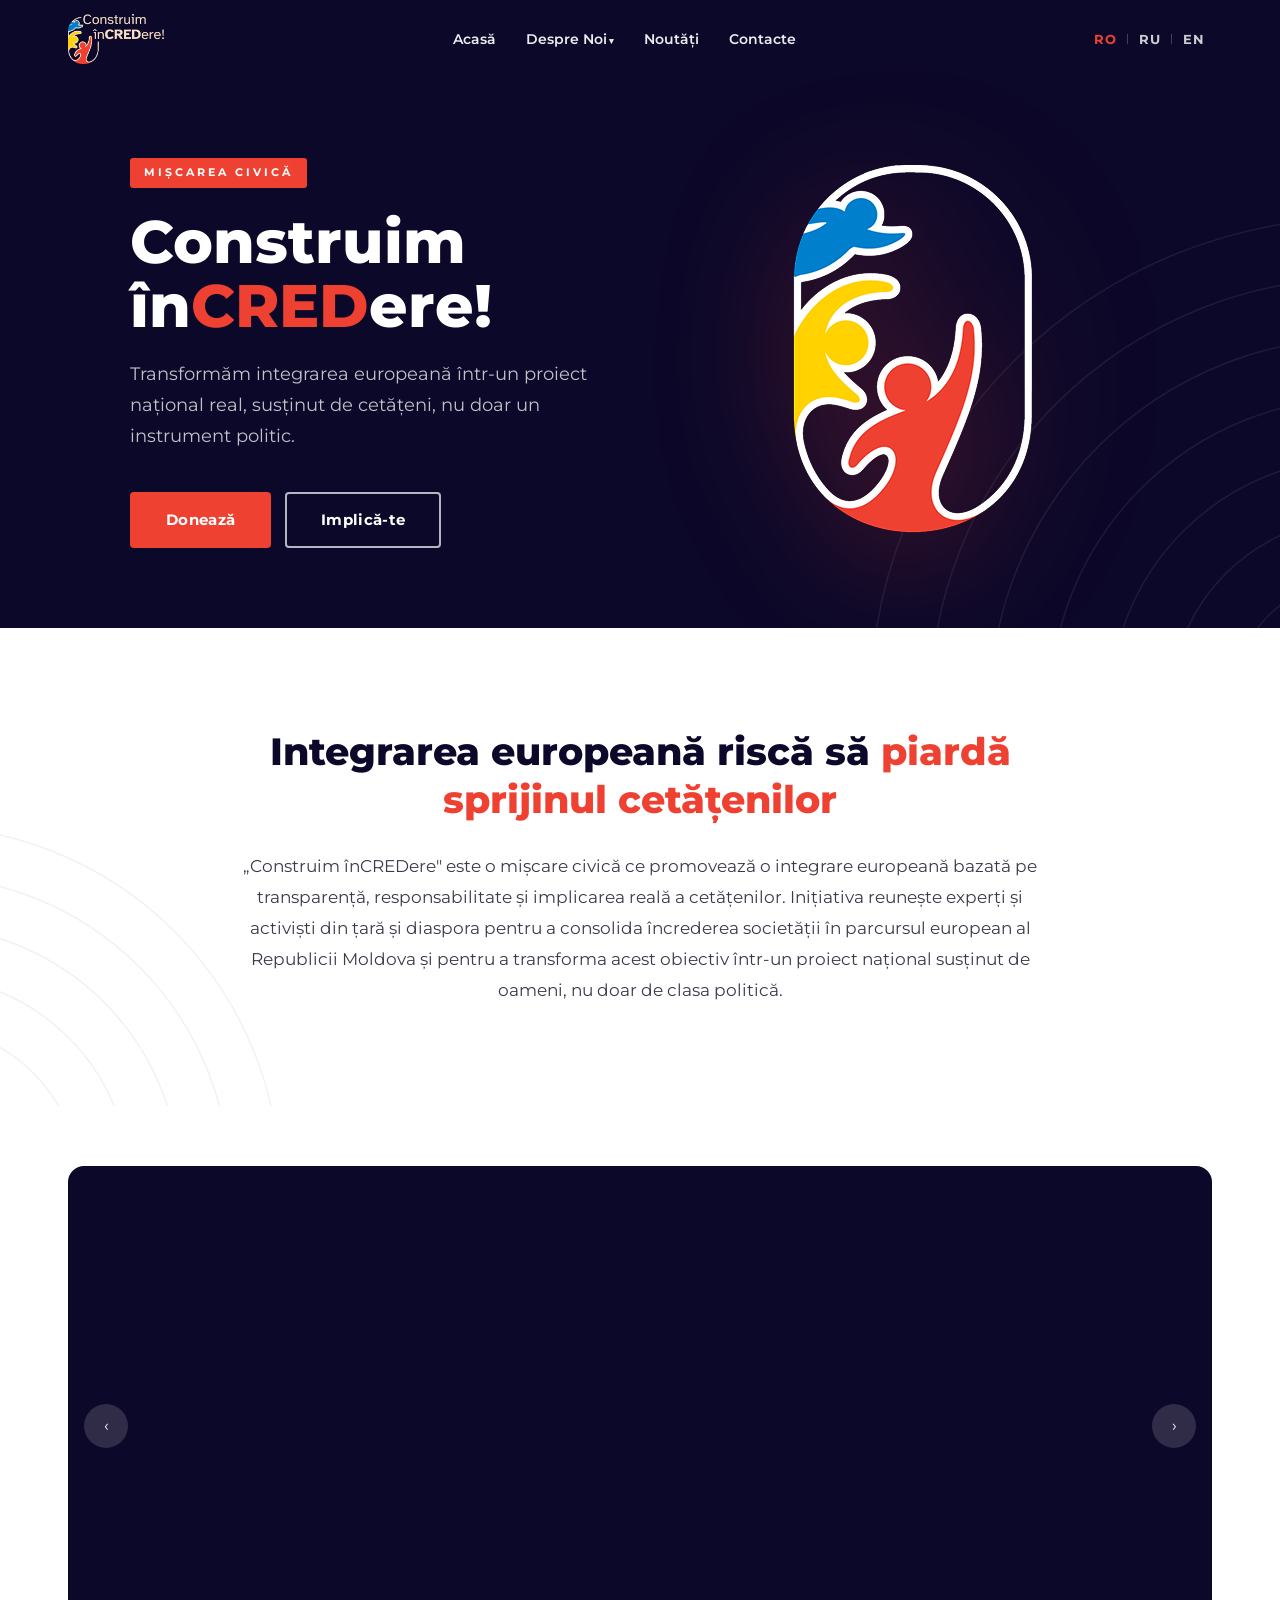
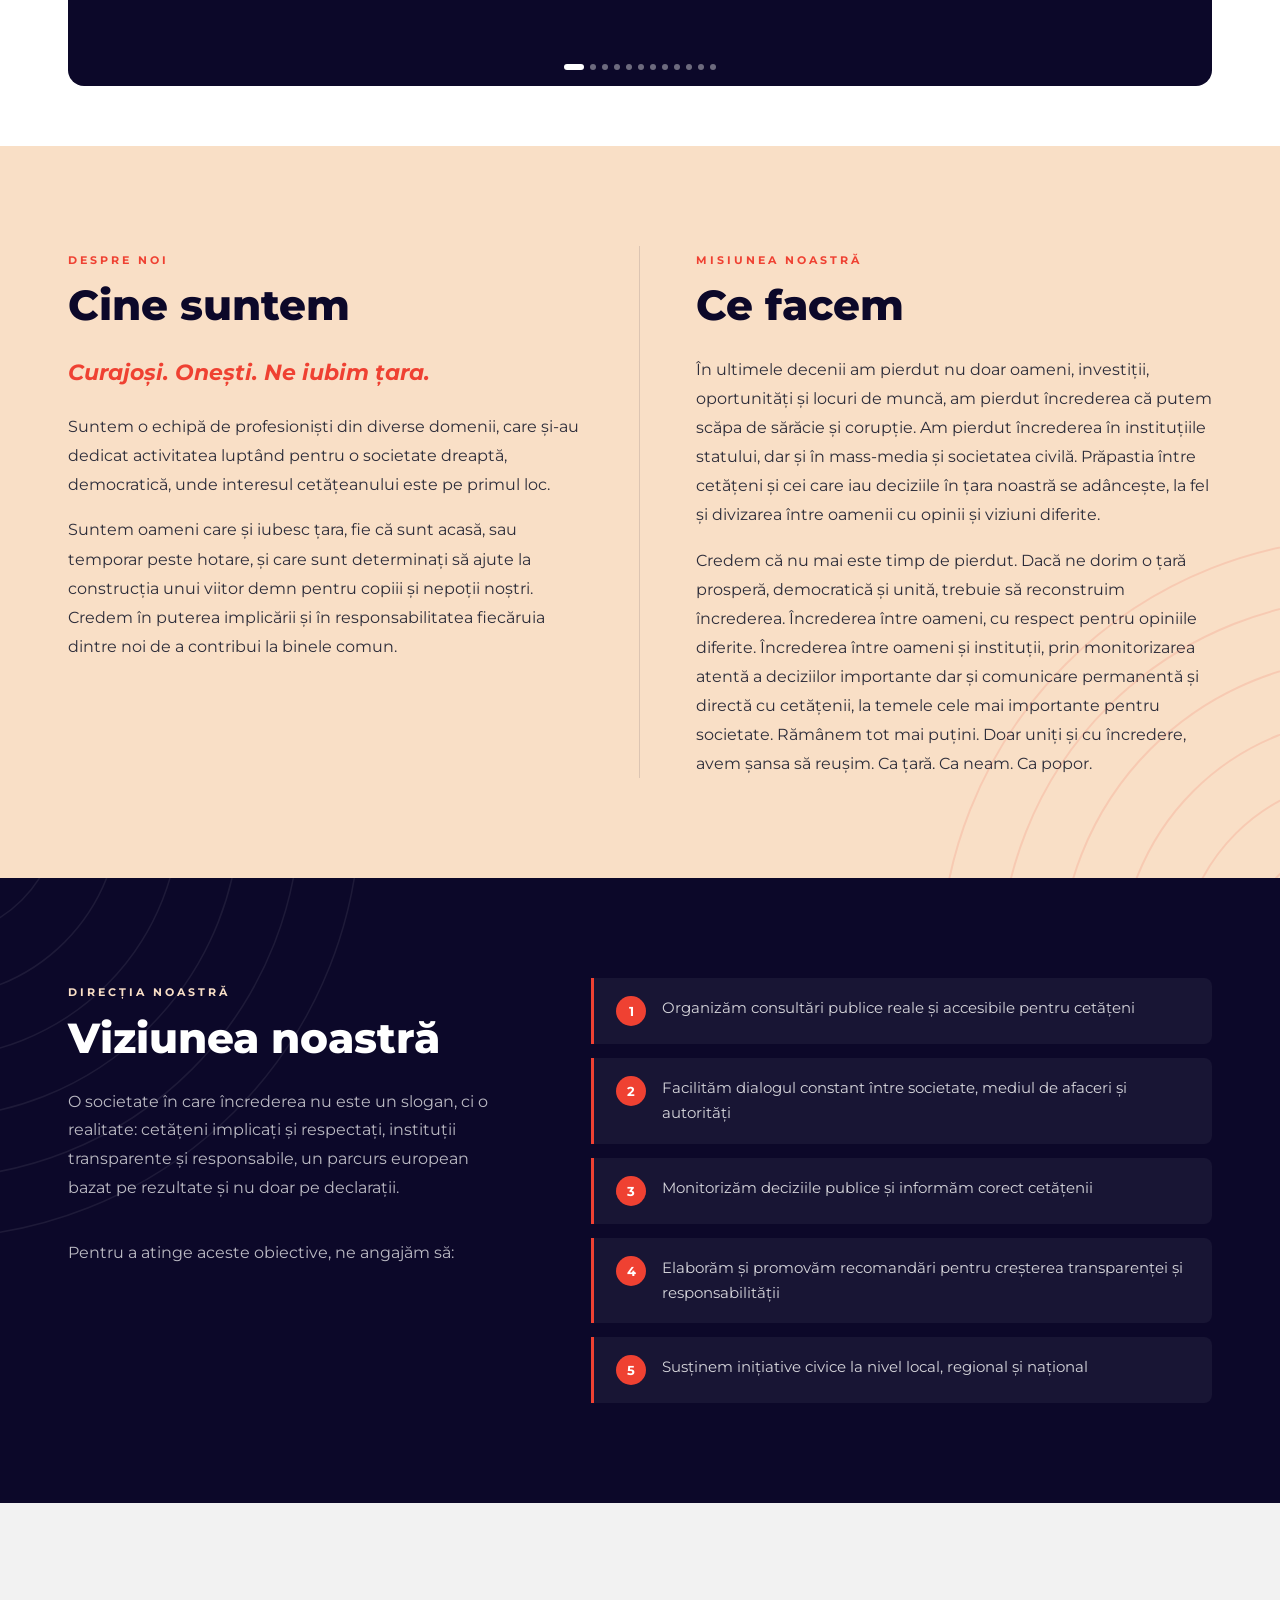
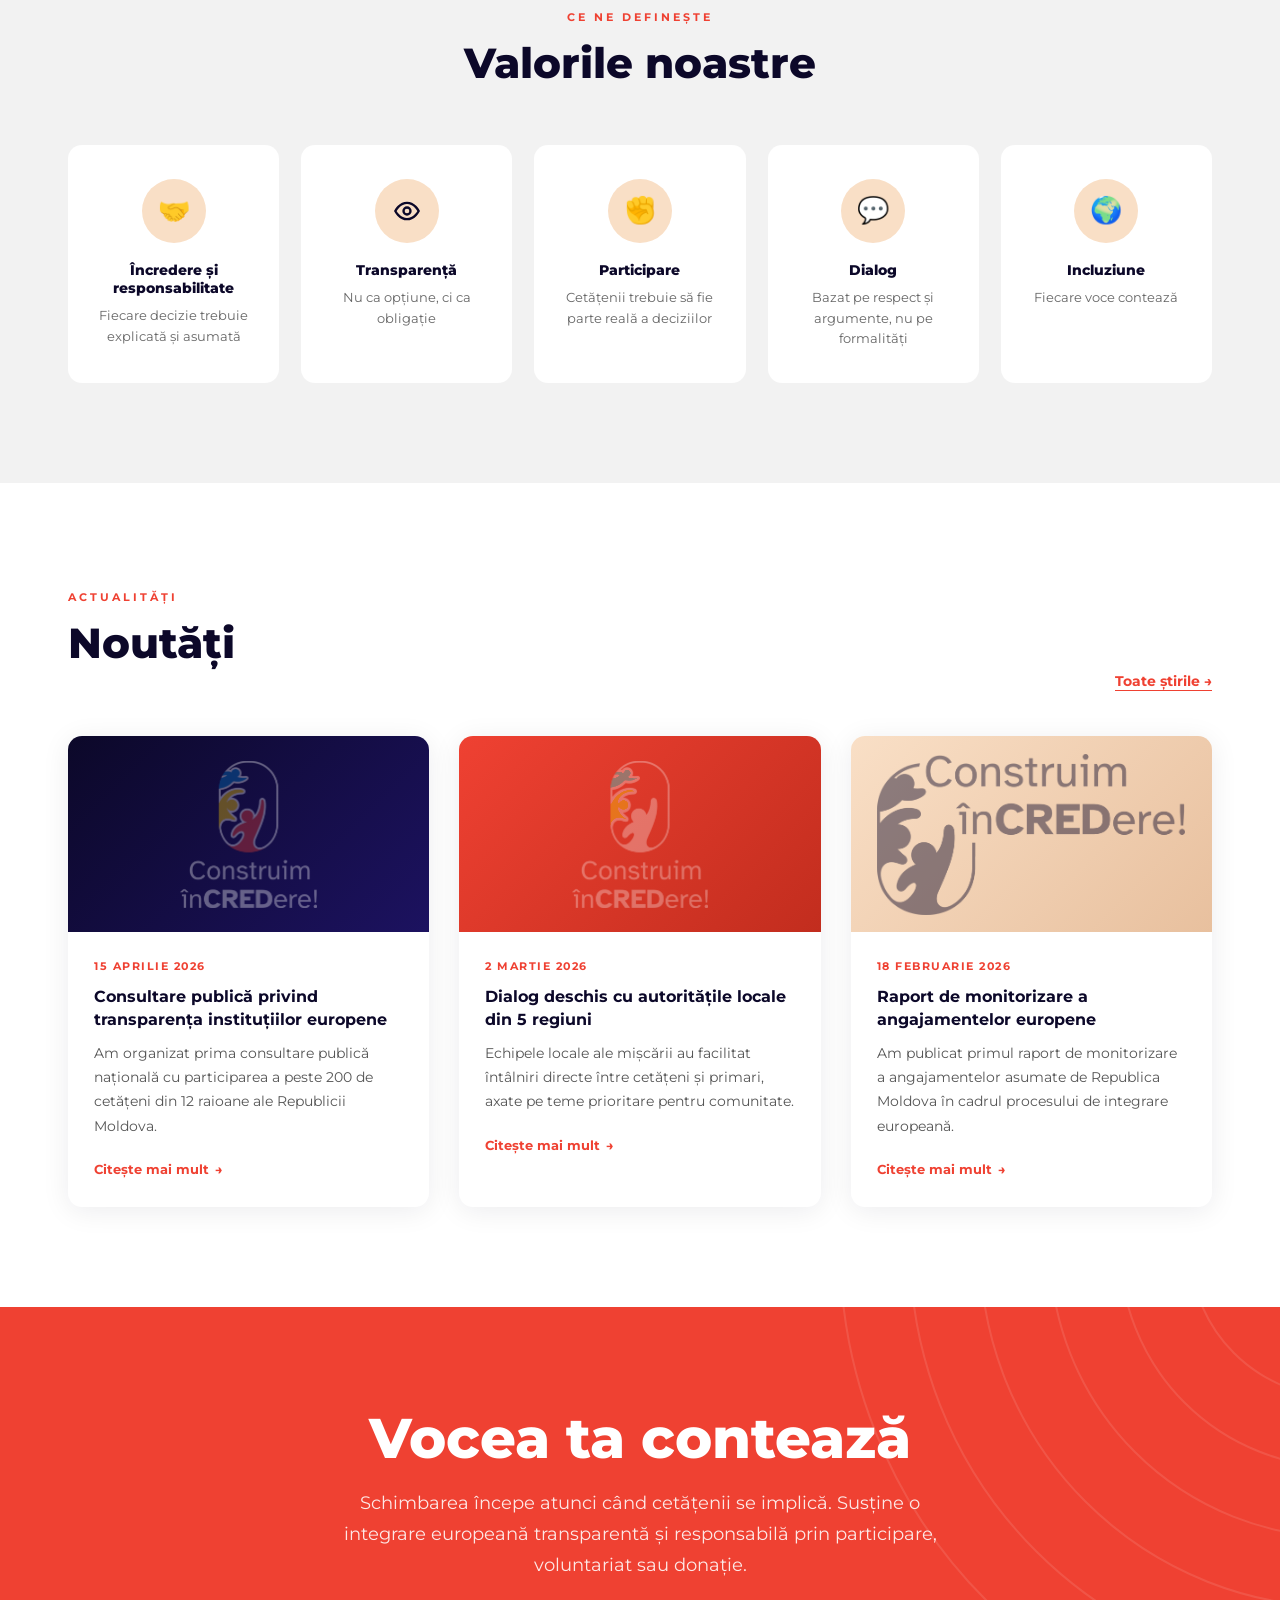
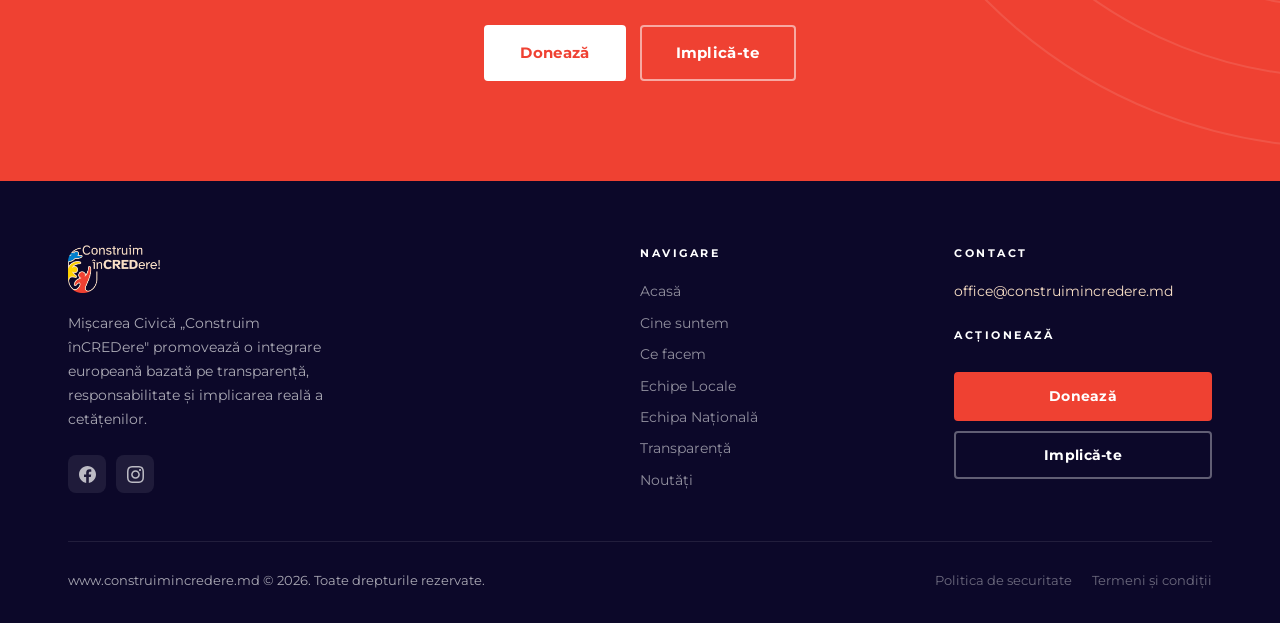
==== index.html @ 95726f93 "Home page" ====
<!DOCTYPE html>
<html lang="ro">
<head>
<meta charset="UTF-8">
<meta name="viewport" content="width=device-width, initial-scale=1.0">
<meta name="description" content="Mișcarea Civică Construim înCREDere – Transformăm integrarea europeană într-un proiect național real, susținut de cetățeni.">
<title>Construim înCREDere – Mișcarea Civică</title>
<link rel="preconnect" href="https://fonts.googleapis.com">
<link rel="preconnect" href="https://fonts.gstatic.com" crossorigin>
<link href="https://fonts.googleapis.com/css2?family=Montserrat:ital,wght@0,300;0,400;0,500;0,600;0,700;0,800;1,400&display=swap" rel="stylesheet">
<link rel="stylesheet" href="https://cdnjs.cloudflare.com/ajax/libs/OwlCarousel2/2.3.4/assets/owl.carousel.min.css">
<link rel="stylesheet" href="css/style.css">
<script src="https://code.jquery.com/jquery-3.7.1.min.js"></script>
<script src="https://cdnjs.cloudflare.com/ajax/libs/OwlCarousel2/2.3.4/owl.carousel.min.js"></script>
</head>
<body>

<!-- ================================================================
     HEADER
     ================================================================ -->
<header id="site-header">
  <div class="container">
    <div class="header-inner">

      <a href="#" class="site-logo" aria-label="Construim înCREDere – Acasă">
        <!-- dark logo for white header -->
        <img class="logo-dark"
             src="img/Asset 1@2x.png"
             alt="Construim înCREDere">
        <!-- light logo for dark/transparent header -->
        <img class="logo-light"
             src="img/Asset 3@2x.png"
             alt="Construim înCREDere">
      </a>

      <nav class="main-nav" aria-label="Navigare principală">
        <ul class="nav-list">
          <li class="nav-item">
            <a href="#" class="nav-link">Acasă</a>
          </li>
          <li class="nav-item has-sub">
            <a href="#" class="nav-link">Despre Noi</a>
            <ul class="sub-menu">
              <li><a href="#cine-suntem">Cine suntem</a></li>
              <li><a href="#ce-facem">Ce facem</a></li>
              <li><a href="#">Echipe Locale</a></li>
              <li><a href="#">Echipa Națională</a></li>
              <li><a href="#">Transparență</a></li>
            </ul>
          </li>
          <li class="nav-item">
            <a href="#noutati" class="nav-link">Noutăți</a>
          </li>
          <li class="nav-item">
            <a href="#site-footer" class="nav-link">Contacte</a>
          </li>
        </ul>
      </nav>

      <div class="lang-sw" role="group" aria-label="Selectare limbă">
        <button class="lang-btn active" data-lang="ro">RO</button>
        <span class="lang-sep" aria-hidden="true">|</span>
        <button class="lang-btn" data-lang="ru">RU</button>
        <span class="lang-sep" aria-hidden="true">|</span>
        <button class="lang-btn" data-lang="en">EN</button>
      </div>

      <button class="burger" id="burgerBtn" aria-label="Deschide meniu" aria-expanded="false">
        <span></span>
        <span></span>
        <span></span>
      </button>

    </div>
  </div>
</header>

<!-- Mobile nav -->
<nav class="mobile-nav" id="mobileNav" aria-label="Meniu mobil">
  <button class="mobile-close" id="mobileClose" aria-label="Închide meniu">&times;</button>
  <a href="#">Acasă</a>
  <a href="#cine-suntem">Cine suntem</a>
  <a href="#ce-facem">Ce facem</a>
  <a href="#">Echipe Locale</a>
  <a href="#">Echipa Națională</a>
  <a href="#">Transparență</a>
  <a href="#noutati">Noutăți</a>
  <a href="#site-footer">Contacte</a>
  <div class="m-lang" role="group" aria-label="Selectare limbă">
    <button class="active" data-lang="ro">RO</button>
    <button data-lang="ru">RU</button>
    <button data-lang="en">EN</button>
  </div>
  <div class="m-cta">
    <a href="#" class="btn btn-red">Donează</a>
    <a href="#" class="btn btn-outline">Implică-te</a>
  </div>
</nav>


<!-- ================================================================
     HERO
     ================================================================ -->
<section id="hero" aria-labelledby="hero-title">

  <!-- Decorative arcs SVG -->
  <svg class="hero-deco" viewBox="0 0 560 560" fill="none" aria-hidden="true">
    <circle cx="560" cy="560" r="70"  stroke="white" stroke-width="1.5"/>
    <circle cx="560" cy="560" r="130" stroke="white" stroke-width="1.5"/>
    <circle cx="560" cy="560" r="190" stroke="white" stroke-width="1.5"/>
    <circle cx="560" cy="560" r="250" stroke="white" stroke-width="1.5"/>
    <circle cx="560" cy="560" r="310" stroke="white" stroke-width="1.5"/>
    <circle cx="560" cy="560" r="370" stroke="white" stroke-width="1.5"/>
    <circle cx="560" cy="560" r="430" stroke="white" stroke-width="1.5"/>
    <circle cx="560" cy="560" r="490" stroke="white" stroke-width="1.5"/>
  </svg>

  <div class="container">
    <div class="hero-inner">
      <div class="hero-text fade-up">
        <span class="hero-tag">Mișcarea Civică</span>
        <h1 class="hero-title" id="hero-title">
          Construim<br>în<em>CRED</em>ere!
        </h1>
        <p class="hero-sub">
          Transformăm integrarea europeană într-un proiect național real,
          susținut de cetățeni, nu doar un instrument politic.
        </p>
        <div class="hero-btns">
          <a href="#" class="btn btn-red">Donează</a>
          <a href="#" class="btn btn-outline">Implică-te</a>
        </div>
      </div>

      <div class="hero-visual fade-up" style="transition-delay:.2s">
        <img src="img/logo-mb.png"
             alt="Logo Construim înCREDere – figuri colorate în oval">
      </div>
    </div>
  </div>
</section>


<!-- ================================================================
     INTRO
     ================================================================ -->
<section id="intro" aria-labelledby="intro-title">

  <svg class="intro-deco" viewBox="0 0 440 440" fill="none" aria-hidden="true">
    <circle cx="0" cy="440" r="60"  stroke="#0C0829" stroke-width="1.5"/>
    <circle cx="0" cy="440" r="110" stroke="#0C0829" stroke-width="1.5"/>
    <circle cx="0" cy="440" r="160" stroke="#0C0829" stroke-width="1.5"/>
    <circle cx="0" cy="440" r="210" stroke="#0C0829" stroke-width="1.5"/>
    <circle cx="0" cy="440" r="260" stroke="#0C0829" stroke-width="1.5"/>
    <circle cx="0" cy="440" r="310" stroke="#0C0829" stroke-width="1.5"/>
    <circle cx="0" cy="440" r="360" stroke="#0C0829" stroke-width="1.5"/>
  </svg>

  <div class="container">
    <div class="intro-inner fade-up">
      <h2 class="intro-title" id="intro-title">
        Integrarea europeană riscă să
        <span class="accent">piardă sprijinul cetățenilor</span>
      </h2>
      <p class="intro-text">
        „Construim înCREDere" este o mișcare civică ce promovează o integrare europeană bazată
        pe transparență, responsabilitate și implicarea reală a cetățenilor. Inițiativa reunește
        experți și activiști din țară și diaspora pentru a consolida încrederea societății în
        parcursul european al Republicii Moldova și pentru a transforma acest obiectiv într-un
        proiect național susținut de oameni, nu doar de clasa politică.
      </p>
    </div>
  </div>
</section>


<!-- ================================================================
     GALLERY / SLIDER
     ================================================================ -->
<section id="gallery" aria-label="Galerie foto">
  <div class="container">
    <div class="slider-wrap">
      <div class="owl-carousel owl-slider">
        <div class="slide-item" style="background-image:url('img/slider/3M0A8048.JPG')"></div>
        <div class="slide-item" style="background-image:url('img/slider/IMG_0023.JPG')"></div>
        <div class="slide-item" style="background-image:url('img/slider/IMG_6204.JPG')"></div>
        <div class="slide-item" style="background-image:url('img/slider/IMG_6329.JPG')"></div>
        <div class="slide-item" style="background-image:url('img/slider/IMG_6687.JPG')"></div>
        <div class="slide-item" style="background-image:url('img/slider/IMG_7032.JPG')"></div>
        <div class="slide-item" style="background-image:url('img/slider/IMG_7246.JPG')"></div>
        <div class="slide-item" style="background-image:url('img/slider/IMG_7759.JPG')"></div>
        <div class="slide-item" style="background-image:url('img/slider/IMG_8371.JPG')"></div>
        <div class="slide-item" style="background-image:url('img/slider/IMG_8949.JPG')"></div>
        <div class="slide-item" style="background-image:url('img/slider/IMG_9188.JPG')"></div>
        <div class="slide-item" style="background-image:url('img/slider/IMG_9609.JPG')"></div>
      </div>
    </div>
  </div>
</section>


<!-- ================================================================
     CINE SUNTEM
     ================================================================ -->
<section id="cine-suntem" aria-labelledby="cine-title">

  <svg class="cs-deco" viewBox="0 0 480 480" fill="none" aria-hidden="true">
    <circle cx="480" cy="480" r="70"  stroke="#EF4132" stroke-width="2"/>
    <circle cx="480" cy="480" r="130" stroke="#EF4132" stroke-width="2"/>
    <circle cx="480" cy="480" r="190" stroke="#EF4132" stroke-width="2"/>
    <circle cx="480" cy="480" r="250" stroke="#EF4132" stroke-width="2"/>
    <circle cx="480" cy="480" r="310" stroke="#EF4132" stroke-width="2"/>
    <circle cx="480" cy="480" r="370" stroke="#EF4132" stroke-width="2"/>
    <circle cx="480" cy="480" r="430" stroke="#EF4132" stroke-width="2"/>
  </svg>

  <div class="container">
    <div class="despre-inner">

      <!-- Coloana stânga: Cine suntem -->
      <div class="despre-col fade-up">
        <span class="tag">Despre noi</span>
        <h2 class="section-title" id="cine-title">Cine suntem</h2>
        <p class="cs-subtitle">Curajoși. Onești. Ne iubim țara.</p>
        <div class="despre-body">
          <p>Suntem o echipă de profesioniști din diverse domenii, care și-au dedicat activitatea luptând pentru o societate dreaptă, democratică, unde interesul cetățeanului este pe primul loc.
          </p>
          <p>Suntem oameni care și iubesc țara, fie că sunt acasă, sau temporar peste hotare, și care sunt determinați să ajute la construcția unui viitor demn pentru copiii și nepoții noștri. Credem în puterea implicării și în responsabilitatea fiecăruia dintre noi de a contribui la binele comun.
          </p>
        </div>
      </div>

      <!-- Coloana dreapta: Ce facem -->
      <div class="despre-col fade-up" style="transition-delay:.18s">
        <span id="ce-facem" style="display:block;height:0;visibility:hidden"></span>
        <span class="tag">Misiunea noastră</span>
        <h2 class="section-title" id="cf-title">Ce facem</h2>
        <div class="despre-body">
          <p>În ultimele decenii am pierdut nu doar oameni, investiții, oportunități și locuri de muncă, am pierdut încrederea că putem scăpa de sărăcie și corupție. Am pierdut încrederea în instituțiile statului, dar și în mass-media și societatea civilă. Prăpastia între cetățeni și cei care iau deciziile în țara noastră se adâncește, la fel și divizarea între oamenii cu opinii și viziuni diferite.</p>
            <p>Credem că nu mai este timp de pierdut. Dacă ne dorim o țară prosperă, democratică și unită, trebuie să reconstruim încrederea. Încrederea între oameni, cu respect pentru opiniile diferite. Încrederea între oameni și instituții, prin monitorizarea atentă a deciziilor importante dar și comunicare permanentă și directă cu cetățenii, la temele cele mai importante pentru societate. Rămânem tot mai puțini. Doar uniți și cu încredere, avem șansa să reușim. Ca țară. Ca neam. Ca popor.
            </p>
        </div>
      </div>

    </div>

  </div>
</section>


<!-- ================================================================
     VIZIUNEA NOASTRĂ
     ================================================================ -->
<section id="viziunea" aria-labelledby="viz-title">

  <svg class="viz-deco" viewBox="0 0 500 500" fill="none" aria-hidden="true">
    <circle cx="0" cy="0" r="70"  stroke="white" stroke-width="1.5"/>
    <circle cx="0" cy="0" r="130" stroke="white" stroke-width="1.5"/>
    <circle cx="0" cy="0" r="190" stroke="white" stroke-width="1.5"/>
    <circle cx="0" cy="0" r="250" stroke="white" stroke-width="1.5"/>
    <circle cx="0" cy="0" r="310" stroke="white" stroke-width="1.5"/>
    <circle cx="0" cy="0" r="370" stroke="white" stroke-width="1.5"/>
    <circle cx="0" cy="0" r="430" stroke="white" stroke-width="1.5"/>
  </svg>

  <div class="container">
    <div class="viz-inner">

      <div class="viz-head fade-up">
        <span class="tag tag-light">Direcția noastră</span>
        <h2 class="section-title" id="viz-title">Viziunea noastră</h2>
        <p class="viz-lead">
          O societate în care încrederea nu este un slogan, ci o realitate: cetățeni implicați
          și respectați, instituții transparente și responsabile, un parcurs european bazat
          pe rezultate și nu doar pe declarații.
        </p>
        <p class="viz-lead" style="margin-top:0">
          Pentru a atinge aceste obiective, ne angajăm să:
        </p>
      </div>

      <div class="viz-list stagger-children fade-up" style="transition-delay:.18s">
        <div class="viz-item">
          <span class="viz-num">1</span>
          <p>Organizăm consultări publice reale și accesibile pentru cetățeni</p>
        </div>
        <div class="viz-item">
          <span class="viz-num">2</span>
          <p>Facilităm dialogul constant între societate, mediul de afaceri și autorități</p>
        </div>
        <div class="viz-item">
          <span class="viz-num">3</span>
          <p>Monitorizăm deciziile publice și informăm corect cetățenii</p>
        </div>
        <div class="viz-item">
          <span class="viz-num">4</span>
          <p>Elaborăm și promovăm recomandări pentru creșterea transparenței și responsabilității</p>
        </div>
        <div class="viz-item">
          <span class="viz-num">5</span>
          <p>Susținem inițiative civice la nivel local, regional și național</p>
        </div>
      </div>

    </div>
  </div>
</section>


<!-- ================================================================
     VALORILE NOASTRE
     ================================================================ -->
<section id="valori" aria-labelledby="val-title">
  <div class="container">
    <div class="valori-head fade-up">
      <span class="tag">Ce ne definește</span>
      <h2 class="section-title" id="val-title">Valorile noastre</h2>
    </div>
    <div class="valori-grid stagger-children">

      <div class="val-card">
        <div class="val-icon" aria-hidden="true">🤝</div>
        <h3 class="val-name">Încredere și responsabilitate</h3>
        <p class="val-desc">Fiecare decizie trebuie explicată și asumată</p>
      </div>

      <div class="val-card">
        <div class="val-icon" aria-hidden="true">
          <svg viewBox="0 0 24 24" width="28" height="28" fill="none" stroke="#0C0829" stroke-width="2" stroke-linecap="round"><circle cx="12" cy="12" r="3"/><path d="M2 12s3.5-7 10-7 10 7 10 7-3.5 7-10 7S2 12 2 12z"/></svg>
        </div>
        <h3 class="val-name">Transparență</h3>
        <p class="val-desc">Nu ca opțiune, ci ca obligație</p>
      </div>

      <div class="val-card">
        <div class="val-icon" aria-hidden="true">✊</div>
        <h3 class="val-name">Participare</h3>
        <p class="val-desc">Cetățenii trebuie să fie parte reală a deciziilor</p>
      </div>

      <div class="val-card">
        <div class="val-icon" aria-hidden="true">💬</div>
        <h3 class="val-name">Dialog</h3>
        <p class="val-desc">Bazat pe respect și argumente, nu pe formalități</p>
      </div>

      <div class="val-card">
        <div class="val-icon" aria-hidden="true">🌍</div>
        <h3 class="val-name">Incluziune</h3>
        <p class="val-desc">Fiecare voce contează</p>
      </div>

    </div>
  </div>
</section>


<!-- ================================================================
     NOUTĂȚI
     ================================================================ -->
<section id="noutati" aria-labelledby="news-title">
  <div class="container">

    <div class="noutati-head">
      <div class="fade-up">
        <span class="tag">Actualități</span>
        <h2 class="section-title" id="news-title">Noutăți</h2>
      </div>
      <a href="#" class="all-link">Toate știrile &rarr;</a>
    </div>

    <div class="news-grid stagger-children">

      <article class="news-card">
        <div class="news-thumb">
          <div class="news-thumb-bg" style="background:linear-gradient(135deg,#0C0829,#1c1260)">
            <img src="img/Asset 8@2x.png"
                 alt="" style="height:75%;width:auto;opacity:.35;margin:auto">
          </div>
        </div>
        <div class="news-body">
          <p class="news-date">15 Aprilie 2026</p>
          <h3 class="news-title">Consultare publică privind transparența instituțiilor europene</h3>
          <p class="news-excerpt">Am organizat prima consultare publică națională cu participarea
             a peste 200 de cetățeni din 12 raioane ale Republicii Moldova.</p>
          <a href="#" class="news-more">Citește mai mult</a>
        </div>
      </article>

      <article class="news-card">
        <div class="news-thumb">
          <div class="news-thumb-bg" style="background:linear-gradient(135deg,#EF4132,#c22d1e)">
            <img src="img/Asset 8@2x.png"
                 alt="" style="height:75%;width:auto;opacity:.3;margin:auto;filter:brightness(10)">
          </div>
        </div>
        <div class="news-body">
          <p class="news-date">2 Martie 2026</p>
          <h3 class="news-title">Dialog deschis cu autoritățile locale din 5 regiuni</h3>
          <p class="news-excerpt">Echipele locale ale mișcării au facilitat întâlniri directe
             între cetățeni și primari, axate pe teme prioritare pentru comunitate.</p>
          <a href="#" class="news-more">Citește mai mult</a>
        </div>
      </article>

      <article class="news-card">
        <div class="news-thumb">
          <div class="news-thumb-bg" style="background:linear-gradient(135deg,#F9DFC6,#e8c09e)">
            <img src="img/Asset 4@2x.png"
                 alt="" style="height:82%;width:auto;opacity:.45;margin:auto">
          </div>
        </div>
        <div class="news-body">
          <p class="news-date">18 Februarie 2026</p>
          <h3 class="news-title">Raport de monitorizare a angajamentelor europene</h3>
          <p class="news-excerpt">Am publicat primul raport de monitorizare a angajamentelor
             asumate de Republica Moldova în cadrul procesului de integrare europeană.</p>
          <a href="#" class="news-more">Citește mai mult</a>
        </div>
      </article>

    </div>
  </div>
</section>


<!-- ================================================================
     CTA
     ================================================================ -->
<section id="cta" aria-labelledby="cta-title">

  <svg class="cta-deco" viewBox="0 0 520 520" fill="none" aria-hidden="true">
    <circle cx="520" cy="0" r="80"  stroke="white" stroke-width="2"/>
    <circle cx="520" cy="0" r="150" stroke="white" stroke-width="2"/>
    <circle cx="520" cy="0" r="220" stroke="white" stroke-width="2"/>
    <circle cx="520" cy="0" r="290" stroke="white" stroke-width="2"/>
    <circle cx="520" cy="0" r="360" stroke="white" stroke-width="2"/>
    <circle cx="520" cy="0" r="430" stroke="white" stroke-width="2"/>
    <circle cx="520" cy="0" r="500" stroke="white" stroke-width="2"/>
  </svg>

  <div class="container">
    <div class="cta-inner fade-up">
      <h2 class="cta-title" id="cta-title">Vocea ta contează</h2>
      <p class="cta-text">
        Schimbarea începe atunci când cetățenii se implică. Susține o integrare europeană
        transparentă și responsabilă prin participare, voluntariat sau donație.
      </p>
      <div class="cta-btns">
        <a href="#" class="btn btn-white">Donează</a>
        <a href="#" class="btn btn-ghost-white">Implică-te</a>
      </div>
    </div>
  </div>
</section>


<!-- ================================================================
     FOOTER
     ================================================================ -->
<footer id="site-footer" aria-label="Footer">
  <div class="container">

    <div class="footer-top">

      <div class="footer-brand">
        <img src="img/Asset 3@2x.png"
             alt="Construim înCREDere">
        <p class="footer-desc">
          Mișcarea Civică „Construim înCREDere" promovează o integrare europeană bazată
          pe transparență, responsabilitate și implicarea reală a cetățenilor.
        </p>
        <div class="footer-social">
          <a href="#" class="soc-btn" aria-label="Facebook">
            <svg viewBox="0 0 24 24"><path d="M24 12.073c0-6.627-5.373-12-12-12s-12 5.373-12 12c0 5.99 4.388 10.954 10.125 11.854v-8.385H7.078v-3.47h3.047V9.43c0-3.007 1.792-4.669 4.533-4.669 1.312 0 2.686.235 2.686.235v2.953H15.83c-1.491 0-1.956.925-1.956 1.874v2.25h3.328l-.532 3.47h-2.796v8.385C19.612 23.027 24 18.062 24 12.073z"/></svg>
          </a>
          <a href="#" class="soc-btn" aria-label="Instagram">
            <svg viewBox="0 0 24 24"><path d="M12 2.163c3.204 0 3.584.012 4.85.07 3.252.148 4.771 1.691 4.919 4.919.058 1.265.069 1.645.069 4.849 0 3.205-.012 3.584-.069 4.849-.149 3.225-1.664 4.771-4.919 4.919-1.266.058-1.644.07-4.85.07-3.204 0-3.584-.012-4.849-.07-3.26-.149-4.771-1.699-4.919-4.92-.058-1.265-.07-1.644-.07-4.849 0-3.204.013-3.583.07-4.849.149-3.227 1.664-4.771 4.919-4.919 1.266-.057 1.645-.069 4.849-.069zm0-2.163c-3.259 0-3.667.014-4.947.072-4.358.2-6.78 2.618-6.98 6.98-.059 1.281-.073 1.689-.073 4.948 0 3.259.014 3.668.072 4.948.2 4.358 2.618 6.78 6.98 6.98 1.281.058 1.689.072 4.948.072 3.259 0 3.668-.014 4.948-.072 4.354-.2 6.782-2.618 6.979-6.98.059-1.28.073-1.689.073-4.948 0-3.259-.014-3.667-.072-4.947-.196-4.354-2.617-6.78-6.979-6.98-1.281-.059-1.69-.073-4.949-.073zm0 5.838c-3.403 0-6.162 2.759-6.162 6.162s2.759 6.163 6.162 6.163 6.162-2.759 6.162-6.163c0-3.403-2.759-6.162-6.162-6.162zm0 10.162c-2.209 0-4-1.79-4-4 0-2.209 1.791-4 4-4s4 1.791 4 4c0 2.21-1.791 4-4 4zm6.406-11.845c-.796 0-1.441.645-1.441 1.44s.645 1.44 1.441 1.44c.795 0 1.439-.645 1.439-1.44s-.644-1.44-1.439-1.44z"/></svg>
          </a>
        </div>
      </div>

      <div>
        <h4 class="foot-col-title">Navigare</h4>
        <nav class="foot-links" aria-label="Navigare footer">
          <a href="#">Acasă</a>
          <a href="#cine-suntem">Cine suntem</a>
          <a href="#ce-facem">Ce facem</a>
          <a href="#">Echipe Locale</a>
          <a href="#">Echipa Națională</a>
          <a href="#">Transparență</a>
          <a href="#noutati">Noutăți</a>
        </nav>
      </div>

      <div>
        <h4 class="foot-col-title">Contact</h4>
        <p class="foot-email">
          <a href="mailto:office@construimincredere.md">office@construimincredere.md</a>
        </p>
        <div class="foot-cta" style="margin-top:24px">
          <h4 class="foot-col-title">Acționează</h4>
          <a href="#" class="btn btn-red">Donează</a>
          <a href="#" class="btn btn-outline" style="border-color:rgba(255,255,255,.35)">Implică-te</a>
        </div>
      </div>

    </div>

    <div class="footer-bottom">
      <span>www.construimincredere.md &copy; 2026. Toate drepturile rezervate.</span>
      <div class="foot-legal">
        <a href="#">Politica de securitate</a>
        <a href="#">Termeni și condiții</a>
      </div>
    </div>

  </div>
</footer>

<script src="js/main.js"></script>

</body>
</html>
---- css/style.css ----
/* ================================================================
   RESET & BASE
   ================================================================ */
*, *::before, *::after { box-sizing: border-box; margin: 0; padding: 0; }

:root {
  --beige:  #F9DFC6;
  --light:  #F2F2F2;
  --red:    #EF4132;
  --navy:   #0C0829;
  --white:  #ffffff;
  --font:   'Montserrat', Arial, sans-serif;
  --cont:   1200px;
  --t:      0.3s ease;
}

html { scroll-behavior: smooth; }

body {
  font-family: var(--font);
  color: var(--navy);
  line-height: 1.6;
  overflow-x: hidden;
}

img { max-width: 100%; height: auto; display: block; }
a   { text-decoration: none; color: inherit; }
ul  { list-style: none; }

.container {
  max-width: var(--cont);
  margin: 0 auto;
  padding: 0 28px;
}

/* ── Buttons ── */
.btn {
  display: inline-block;
  padding: 14px 34px;
  border-radius: 4px;
  font-family: var(--font);
  font-weight: 700;
  font-size: 15px;
  cursor: pointer;
  transition: var(--t);
  border: 2px solid transparent;
  letter-spacing: 0.3px;
}
.btn-red          { background: var(--red);   color: var(--white); border-color: var(--red); }
.btn-red:hover    { background: #c7261a;       border-color: #c7261a; }
.btn-outline      { background: transparent;   color: var(--white); border-color: rgba(255,255,255,.7); }
.btn-outline:hover{ background: var(--white);  color: var(--navy);  border-color: var(--white); }
.btn-white        { background: var(--white);  color: var(--red);   border-color: var(--white); }
.btn-white:hover  { background: var(--navy);   color: var(--white); border-color: var(--navy); }
.btn-ghost-white  { background: transparent;   color: var(--white); border-color: rgba(255,255,255,.55); }
.btn-ghost-white:hover { background: rgba(255,255,255,.15); border-color: var(--white); }

/* ── Section labels ── */
.tag {
  display: inline-block;
  font-size: 11px;
  font-weight: 700;
  letter-spacing: 3px;
  text-transform: uppercase;
  color: var(--red);
  margin-bottom: 12px;
}
.tag-light { color: var(--beige); }

.section-title {
  font-size: clamp(26px, 3.8vw, 42px);
  font-weight: 800;
  line-height: 1.18;
  margin-bottom: 24px;
}
.accent { color: var(--red); }

/* ── Scroll animations ── */
.fade-up {
  opacity: 0;
  transform: translateY(32px);
  transition: opacity .7s ease, transform .7s ease;
}
.fade-up.visible { opacity: 1; transform: none; }

.stagger-children > * {
  opacity: 0;
  transform: translateY(20px);
  transition: opacity .5s ease, transform .5s ease;
}
.stagger-children.visible > *:nth-child(1) { opacity:1; transform:none; transition-delay:.08s; }
.stagger-children.visible > *:nth-child(2) { opacity:1; transform:none; transition-delay:.16s; }
.stagger-children.visible > *:nth-child(3) { opacity:1; transform:none; transition-delay:.24s; }
.stagger-children.visible > *:nth-child(4) { opacity:1; transform:none; transition-delay:.32s; }
.stagger-children.visible > *:nth-child(5) { opacity:1; transform:none; transition-delay:.40s; }

/* ================================================================
   HEADER
   ================================================================ */
#site-header {
  position: fixed;
  top: 0; left: 0; right: 0;
  z-index: 900;
  transition: background var(--t), box-shadow var(--t);
}
#site-header.scrolled {
  background: var(--white);
  box-shadow: 0 2px 24px rgba(12,8,41,.11);
}

.header-inner {
  display: flex;
  align-items: center;
  height: 78px;
  gap: 24px;
}

/* Logo */
.site-logo { flex-shrink: 0; }
.site-logo img { height: 50px; width: auto; }
.logo-dark  { display: none; }
.logo-light { display: block; }
#site-header.scrolled .logo-dark  { display: block; }
#site-header.scrolled .logo-light { display: none; }

/* Main nav */
.main-nav {
  flex: 1;
  display: flex;
  justify-content: center;
}
.nav-list {
  display: flex;
  align-items: center;
  gap: 2px;
}
.nav-item { position: relative; }

.nav-link {
  display: block;
  padding: 8px 14px;
  font-size: 14px;
  font-weight: 600;
  color: rgba(255,255,255,.92);
  border-radius: 4px;
  transition: var(--t);
  white-space: nowrap;
}
.nav-link:hover { color: var(--red); }
#site-header.scrolled .nav-link { color: var(--navy); }
#site-header.scrolled .nav-link:hover { color: var(--red); }

.has-sub > .nav-link::after { content: ' ▾'; font-size: 9px; }

/* Dropdown */
.sub-menu {
  position: absolute;
  top: calc(100% + 8px);
  left: 0;
  background: var(--white);
  border-radius: 8px;
  box-shadow: 0 8px 36px rgba(12,8,41,.14);
  min-width: 200px;
  padding: 8px 0;
  opacity: 0;
  visibility: hidden;
  transform: translateY(-6px);
  transition: var(--t);
  pointer-events: none;
}
.nav-item:hover .sub-menu {
  opacity: 1;
  visibility: visible;
  transform: none;
  pointer-events: auto;
}
.sub-menu a {
  display: block;
  padding: 10px 20px;
  font-size: 14px;
  font-weight: 500;
  color: var(--navy);
  transition: var(--t);
}
.sub-menu a:hover { background: var(--beige); color: var(--red); }

/* Lang switcher */
.lang-sw {
  display: flex;
  align-items: center;
  gap: 2px;
  flex-shrink: 0;
}
.lang-btn {
  background: none;
  border: none;
  font-family: var(--font);
  font-size: 13px;
  font-weight: 700;
  color: rgba(255,255,255,.8);
  cursor: pointer;
  padding: 5px 8px;
  border-radius: 4px;
  transition: var(--t);
  letter-spacing: .5px;
}
.lang-btn.active,
.lang-btn:hover { color: var(--red); }
#site-header.scrolled .lang-btn { color: var(--navy); }
#site-header.scrolled .lang-btn.active,
#site-header.scrolled .lang-btn:hover { color: var(--red); }
.lang-sep { color: rgba(255,255,255,.3); font-size: 11px; }
#site-header.scrolled .lang-sep { color: rgba(12,8,41,.2); }

/* Hamburger */
.burger {
  display: none;
  flex-direction: column;
  gap: 5px;
  cursor: pointer;
  padding: 8px;
  background: none;
  border: none;
  flex-shrink: 0;
}
.burger span {
  display: block;
  width: 24px;
  height: 2px;
  background: var(--white);
  border-radius: 2px;
  transition: var(--t);
}
#site-header.scrolled .burger span { background: var(--navy); }

/* Mobile nav overlay */
.mobile-nav {
  display: none;
  position: fixed;
  inset: 0;
  background: var(--navy);
  z-index: 950;
  flex-direction: column;
  padding: 96px 32px 48px;
  overflow-y: auto;
}
.mobile-nav.open { display: flex; }

.mobile-close {
  position: absolute;
  top: 22px; right: 22px;
  background: none;
  border: none;
  color: var(--white);
  font-size: 36px;
  cursor: pointer;
  line-height: 1;
}
.mobile-nav a {
  color: rgba(255,255,255,.88);
  font-size: 19px;
  font-weight: 700;
  padding: 13px 0;
  border-bottom: 1px solid rgba(255,255,255,.09);
  display: block;
  transition: var(--t);
}
.mobile-nav a:hover { color: var(--red); padding-left: 8px; }
.mobile-nav .m-lang {
  display: flex;
  gap: 12px;
  margin-top: 32px;
}
.mobile-nav .m-lang button {
  background: none;
  border: 2px solid rgba(255,255,255,.25);
  color: rgba(255,255,255,.7);
  font-family: var(--font);
  font-weight: 700;
  font-size: 14px;
  padding: 8px 18px;
  border-radius: 4px;
  cursor: pointer;
  transition: var(--t);
}
.mobile-nav .m-lang button.active {
  border-color: var(--red);
  color: var(--red);
}
.mobile-nav .m-cta {
  display: flex;
  flex-direction: column;
  gap: 12px;
  margin-top: 32px;
}

/* ================================================================
   HERO
   ================================================================ */
#hero {
  background: var(--navy);
  display: flex;
  align-items: center;
  padding-top: 78px;
  position: relative;
  overflow: hidden;
}

/* Decorative concentric arcs – bottom-right */
.hero-deco {
  position: absolute;
  bottom: -80px;
  right: -80px;
  width: 560px;
  height: 560px;
  pointer-events: none;
  opacity: .07;
}

.hero-inner {
  display: grid;
  grid-template-columns: 1fr 1fr;
  gap: 60px;
  align-items: center;
  padding: 80px 0;
}

.hero-tag {
  display: inline-block;
  background: var(--red);
  color: var(--white);
  font-size: 11px;
  font-weight: 700;
  letter-spacing: 3px;
  text-transform: uppercase;
  padding: 6px 14px;
  border-radius: 3px;
  margin-bottom: 22px;
}

.hero-title {
  font-size: clamp(34px, 5.2vw, 60px);
  font-weight: 800;
  line-height: 1.08;
  color: var(--white);
  margin-bottom: 20px;
}
.hero-title em {
  font-style: normal;
  color: var(--red);
}

.hero-sub {
  font-size: clamp(15px, 1.8vw, 18px);
  line-height: 1.72;
  color: rgba(255,255,255,.75);
  margin-bottom: 40px;
  max-width: 480px;
}

.hero-btns { display: flex; gap: 14px; flex-wrap: wrap; }

.hero-visual {
  display: flex;
  justify-content: center;
  align-items: center;
}
.hero-visual img {
  max-height: 440px;
  width: auto;
  filter: drop-shadow(0 24px 64px rgba(239,65,50,.28));
  animation: float 6s ease-in-out infinite;
}
@keyframes float {
  0%, 100% { transform: translateY(0); }
  50%       { transform: translateY(-18px); }
}

/* ================================================================
   INTRO
   ================================================================ */
#intro {
  background: var(--white);
  padding: 100px 0;
  position: relative;
  overflow: hidden;
}
.intro-deco {
  position: absolute;
  bottom: -80px; left: -80px;
  width: 440px; height: 440px;
  opacity: .05;
  pointer-events: none;
}
.intro-inner {
  max-width: 820px;
  margin: 0 auto;
  text-align: center;
}
.intro-title {
  font-size: clamp(22px, 3.4vw, 38px);
  font-weight: 800;
  line-height: 1.25;
  margin-bottom: 28px;
}
.intro-text {
  font-size: 17px;
  line-height: 1.82;
  color: #3a3a4a;
}

/* ================================================================
   SLIDER / GALLERY
   ================================================================ */
#gallery {
  background: var(--white);
  padding: 60px 0;
}
.slider-wrap {
  position: relative;
  border-radius: 16px;
  overflow: hidden;
  height: 520px;
  background: var(--navy);
  transform: translateZ(0);
}
/* Owl Carousel — slide items */
.slide-item {
  height: 520px;
  background-size: cover;
  background-position: center;
}

/* Owl Carousel — layout overrides */
.owl-slider { height: 100%; }
.owl-slider .owl-stage-outer,
.owl-slider .owl-stage { height: 100%; }
.owl-slider .owl-item { height: 100%; }
.owl-slider .owl-item .slide-item { height: 100%; }

/* Dots — bottom-center, pill style */
.owl-slider .owl-dots {
  position: absolute;
  bottom: 16px;
  left: 50%;
  transform: translateX(-50%);
  display: flex;
  align-items: center;
  gap: 6px;
  margin: 0;
  line-height: 1;
  white-space: nowrap;
}
.owl-slider .owl-dot {
  width: 6px;
  height: 6px;
  border-radius: 3px;
  background: rgba(255,255,255,.4) !important;
  border: none;
  padding: 0;
  margin: 0;
  transition: width var(--t), background var(--t);
  outline: none;
}
.owl-slider .owl-dot span { display: none; }
.owl-slider .owl-dot.active {
  width: 20px;
  background: var(--white) !important;
}

/* Nav arrows — centered vertically on sides */
.owl-slider .owl-nav { margin: 0; }
.owl-slider .owl-prev,
.owl-slider .owl-next {
  position: absolute;
  top: 50%;
  transform: translateY(-50%);
  width: 44px;
  height: 44px;
  border-radius: 50% !important;
  background: rgba(255,255,255,.15) !important;
  border: 1.5px solid rgba(255,255,255,.4);
  color: var(--white) !important;
  font-size: 26px;
  line-height: 1;
  display: flex !important;
  align-items: center;
  justify-content: center;
  transition: background var(--t), border-color var(--t);
  backdrop-filter: blur(4px);
}
.owl-slider .owl-prev:hover,
.owl-slider .owl-next:hover {
  background: var(--red) !important;
  border-color: var(--red) !important;
}
.owl-slider .owl-prev { left: 16px; }
.owl-slider .owl-next { right: 16px; }

/* ================================================================
   CINE SUNTEM + CE FACEM  (combined)
   ================================================================ */
#cine-suntem {
  background: var(--beige);
  padding: 100px 0;
  position: relative;
  overflow: hidden;
}
.cs-deco {
  position: absolute;
  bottom: -90px; right: -90px;
  width: 480px; height: 480px;
  opacity: .13;
  pointer-events: none;
}
.despre-inner {
  display: grid;
  grid-template-columns: 1fr 1fr;
  gap: 0;
  align-items: stretch;
}
.despre-col {
  padding: 0 56px;
}
.despre-col:first-child {
  padding-left: 0;
  border-right: 1px solid rgba(12,8,41,.12);
}
.despre-col:last-child {
  padding-right: 0;
}
.despre-quote {
  padding-left: calc(50% + 56px);
  padding-top: 32px;
}
.cs-subtitle {
  font-size: clamp(17px, 2vw, 22px);
  font-weight: 700;
  font-style: italic;
  color: var(--red);
  margin-bottom: 22px;
}
.despre-body { font-size: 16px; line-height: 1.82; color: #2d2d3a; }
.despre-body p + p { margin-top: 16px; }

.quote-box {
  background: var(--navy);
  border-radius: 16px;
  padding: 44px 40px;
  position: relative;
  overflow: hidden;
}
.quote-box::before {
  content: '';
  position: absolute;
  top: -50px; right: -50px;
  width: 200px; height: 200px;
  border-radius: 50%;
  border: 48px solid rgba(239,65,50,.13);
}
.quote-box blockquote {
  font-size: 19px;
  font-weight: 700;
  line-height: 1.55;
  color: var(--white);
  position: relative;
  z-index: 1;
}
.quote-box blockquote::before {
  content: '\201C';
  font-size: 88px;
  color: var(--red);
  line-height: 0;
  vertical-align: -36px;
  margin-right: 6px;
  font-family: Georgia, serif;
}

/* ================================================================
   VIZIUNEA NOASTRĂ
   ================================================================ */
#viziunea {
  background: var(--navy);
  padding: 100px 0;
  position: relative;
  overflow: hidden;
  color: var(--white);
}
.viz-deco {
  position: absolute;
  top: -70px; left: -70px;
  width: 500px; height: 500px;
  opacity: .07;
  pointer-events: none;
}
.viz-inner {
  display: grid;
  grid-template-columns: 5fr 7fr;
  gap: 80px;
  align-items: start;
}
.viz-head .section-title { color: var(--white); }
.viz-lead {
  font-size: 16px;
  line-height: 1.8;
  color: rgba(255,255,255,.72);
  margin-bottom: 36px;
}
.viz-list { display: flex; flex-direction: column; gap: 14px; }
.viz-item {
  display: flex;
  align-items: flex-start;
  gap: 16px;
  background: rgba(255,255,255,.05);
  border-left: 3px solid var(--red);
  border-radius: 0 8px 8px 0;
  padding: 18px 22px;
  transition: var(--t);
}
.viz-item:hover { background: rgba(255,255,255,.09); }
.viz-num {
  width: 30px; height: 30px;
  border-radius: 50%;
  background: var(--red);
  color: var(--white);
  font-size: 13px;
  font-weight: 700;
  display: flex;
  align-items: center;
  justify-content: center;
  flex-shrink: 0;
}
.viz-item p { font-size: 15px; line-height: 1.65; color: rgba(255,255,255,.82); }

/* ================================================================
   VALORILE NOASTRE
   ================================================================ */
#valori {
  background: var(--light);
  padding: 100px 0;
}
.valori-head { text-align: center; margin-bottom: 56px; }
.valori-grid {
  display: grid;
  grid-template-columns: repeat(5, 1fr);
  gap: 22px;
}
.val-card {
  background: var(--white);
  border-radius: 14px;
  padding: 34px 22px;
  text-align: center;
  position: relative;
  overflow: hidden;
  transition: transform var(--t), box-shadow var(--t);
}
.val-card::after {
  content: '';
  position: absolute;
  bottom: 0; left: 0; right: 0;
  height: 4px;
  background: var(--red);
  transform: scaleX(0);
  transition: var(--t);
}
.val-card:hover { transform: translateY(-8px); box-shadow: 0 20px 52px rgba(12,8,41,.12); }
.val-card:hover::after { transform: scaleX(1); }
.val-icon {
  width: 64px; height: 64px;
  background: var(--beige);
  border-radius: 50%;
  display: flex;
  align-items: center;
  justify-content: center;
  margin: 0 auto 18px;
  font-size: 26px;
}
.val-name {
  font-size: 14px;
  font-weight: 800;
  color: var(--navy);
  margin-bottom: 8px;
  line-height: 1.3;
}
.val-desc { font-size: 13px; color: #666; line-height: 1.6; }

/* ================================================================
   NOUTĂȚI
   ================================================================ */
#noutati { background: var(--white); padding: 100px 0; }
.noutati-head {
  display: flex;
  align-items: flex-end;
  justify-content: space-between;
  margin-bottom: 44px;
  flex-wrap: wrap;
  gap: 16px;
}
.all-link {
  font-size: 14px;
  font-weight: 700;
  color: var(--red);
  text-decoration: underline;
  text-underline-offset: 4px;
  white-space: nowrap;
}
.news-grid {
  display: grid;
  grid-template-columns: repeat(3, 1fr);
  gap: 30px;
}
.news-card {
  border-radius: 14px;
  overflow: hidden;
  background: var(--white);
  box-shadow: 0 4px 28px rgba(12,8,41,.08);
  transition: transform var(--t), box-shadow var(--t);
}
.news-card:hover {
  transform: translateY(-6px);
  box-shadow: 0 18px 52px rgba(12,8,41,.14);
}
.news-thumb {
  height: 196px;
  overflow: hidden;
  position: relative;
}
.news-thumb-bg {
  width: 100%; height: 100%;
  display: flex;
  align-items: center;
  justify-content: center;
  transition: transform .5s ease;
}
.news-card:hover .news-thumb-bg { transform: scale(1.06); }
.news-body { padding: 26px; }
.news-date {
  font-size: 11px;
  font-weight: 700;
  letter-spacing: 1.5px;
  color: var(--red);
  text-transform: uppercase;
  margin-bottom: 10px;
}
.news-title {
  font-size: 16px;
  font-weight: 700;
  line-height: 1.42;
  color: var(--navy);
  margin-bottom: 10px;
}
.news-excerpt {
  font-size: 14px;
  color: #555;
  line-height: 1.72;
  margin-bottom: 18px;
}
.news-more {
  font-size: 13px;
  font-weight: 700;
  color: var(--red);
  display: inline-flex;
  align-items: center;
  gap: 6px;
  transition: gap var(--t);
}
.news-more::after { content: '→'; }
.news-card:hover .news-more { gap: 10px; }

/* ================================================================
   CTA
   ================================================================ */
#cta {
  background: var(--red);
  padding: 100px 0;
  position: relative;
  overflow: hidden;
}
.cta-deco {
  position: absolute;
  top: -60px; right: -60px;
  width: 520px; height: 520px;
  opacity: .1;
  pointer-events: none;
}
.cta-inner {
  text-align: center;
  position: relative;
  z-index: 1;
}
.cta-title {
  font-size: clamp(30px, 4.8vw, 56px);
  font-weight: 800;
  color: var(--white);
  line-height: 1.12;
  margin-bottom: 18px;
}
.cta-text {
  font-size: 18px;
  color: rgba(255,255,255,.88);
  max-width: 600px;
  margin: 0 auto 44px;
  line-height: 1.72;
}
.cta-btns { display: flex; gap: 14px; justify-content: center; flex-wrap: wrap; }

/* ================================================================
   FOOTER
   ================================================================ */
#site-footer {
  background: var(--navy);
  padding: 64px 0 32px;
  color: rgba(255,255,255,.65);
}
.footer-top {
  display: grid;
  grid-template-columns: 2fr 1fr 1fr;
  gap: 56px;
  padding-bottom: 48px;
  border-bottom: 1px solid rgba(255,255,255,.09);
  margin-bottom: 28px;
}
.footer-brand img { height: 48px; margin-bottom: 18px; }
.footer-desc {
  font-size: 14px;
  line-height: 1.72;
  margin-bottom: 24px;
  max-width: 270px;
}
.footer-social { display: flex; gap: 10px; }
.soc-btn {
  width: 38px; height: 38px;
  border-radius: 8px;
  background: rgba(255,255,255,.08);
  display: flex;
  align-items: center;
  justify-content: center;
  color: rgba(255,255,255,.7);
  transition: var(--t);
}
.soc-btn:hover { background: var(--red); color: var(--white); }
.soc-btn svg { width: 17px; height: 17px; fill: currentColor; }

.foot-col-title {
  font-size: 11px;
  font-weight: 700;
  letter-spacing: 2.5px;
  text-transform: uppercase;
  color: var(--white);
  margin-bottom: 18px;
}
.foot-links { display: flex; flex-direction: column; gap: 9px; }
.foot-links a {
  font-size: 14px;
  color: rgba(255,255,255,.55);
  transition: var(--t);
}
.foot-links a:hover { color: var(--red); padding-left: 4px; }

.foot-email { font-size: 14px; color: rgba(255,255,255,.55); margin-bottom: 6px; }
.foot-email a { color: var(--beige); transition: var(--t); }
.foot-email a:hover { color: var(--red); }

.foot-cta { display: flex; flex-direction: column; gap: 10px; margin-top: 20px; }
.foot-cta .btn { text-align: center; padding: 11px 22px; font-size: 14px; }

.footer-bottom {
  display: flex;
  align-items: center;
  justify-content: space-between;
  font-size: 13px;
  flex-wrap: wrap;
  gap: 12px;
}
.foot-legal { display: flex; gap: 20px; }
.foot-legal a { color: rgba(255,255,255,.4); transition: var(--t); font-size: 13px; }
.foot-legal a:hover { color: var(--red); }

/* ================================================================
   RESPONSIVE
   ================================================================ */
@media (max-width: 1024px) {
  .valori-grid { grid-template-columns: repeat(3, 1fr); }
  .viz-inner      { grid-template-columns: 1fr; gap: 48px; }
  .despre-inner   { grid-template-columns: 1fr; }
  .despre-col     { padding: 0 0 48px 0; border-right: none !important; border-bottom: 1px solid rgba(12,8,41,.12); }
  .despre-col:last-child { padding-bottom: 0; border-bottom: none; }
  .despre-quote   { padding-left: 0; }
  .hero-inner     { gap: 40px; }
}

@media (max-width: 768px) {
  .main-nav { display: none; }
  .lang-sw  { display: none; }
  .burger   { display: flex; }

  .hero-inner {
    grid-template-columns: 1fr;
    text-align: center;
    padding: 60px 0;
  }
  .hero-visual { order: -1; }
  .hero-visual img { max-height: 260px; }
  .hero-sub { margin-left: auto; margin-right: auto; }
  .hero-btns { justify-content: center; }

  .cs-visual { order: -1; }
  .cs-visual img { max-height: 240px; }

  .valori-grid { grid-template-columns: repeat(2, 1fr); }

  .news-grid { grid-template-columns: 1fr; }

  .footer-top { grid-template-columns: 1fr; gap: 40px; }
  .footer-bottom { flex-direction: column; text-align: center; }
  .foot-legal { justify-content: center; }

  .slider-wrap { height: 380px; border-radius: 12px; }
  .slide-item   { height: 380px; }
}

@media (max-width: 480px) {
  .valori-grid { grid-template-columns: 1fr 1fr; }
  .slider-wrap { height: 260px; border-radius: 8px; }
  .slide-item   { height: 260px; }
  .hero-title { font-size: 32px; }
}
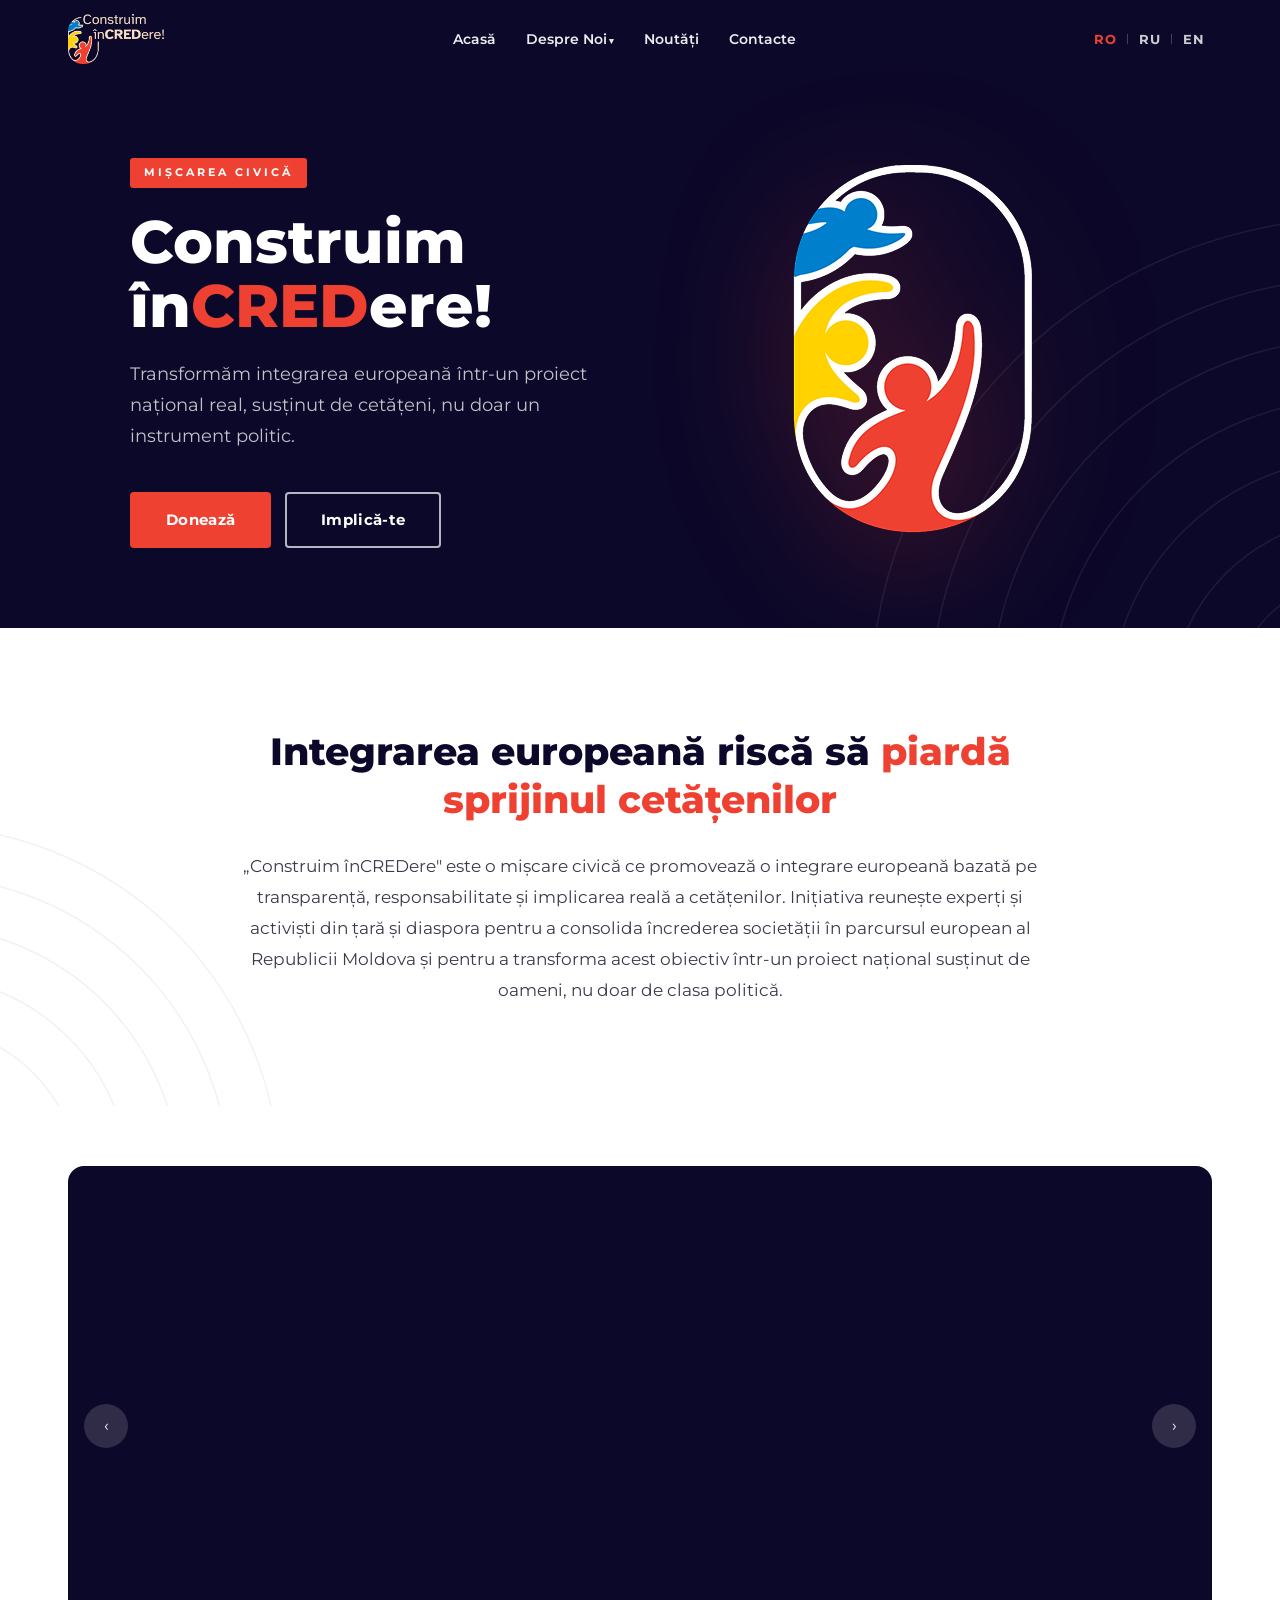
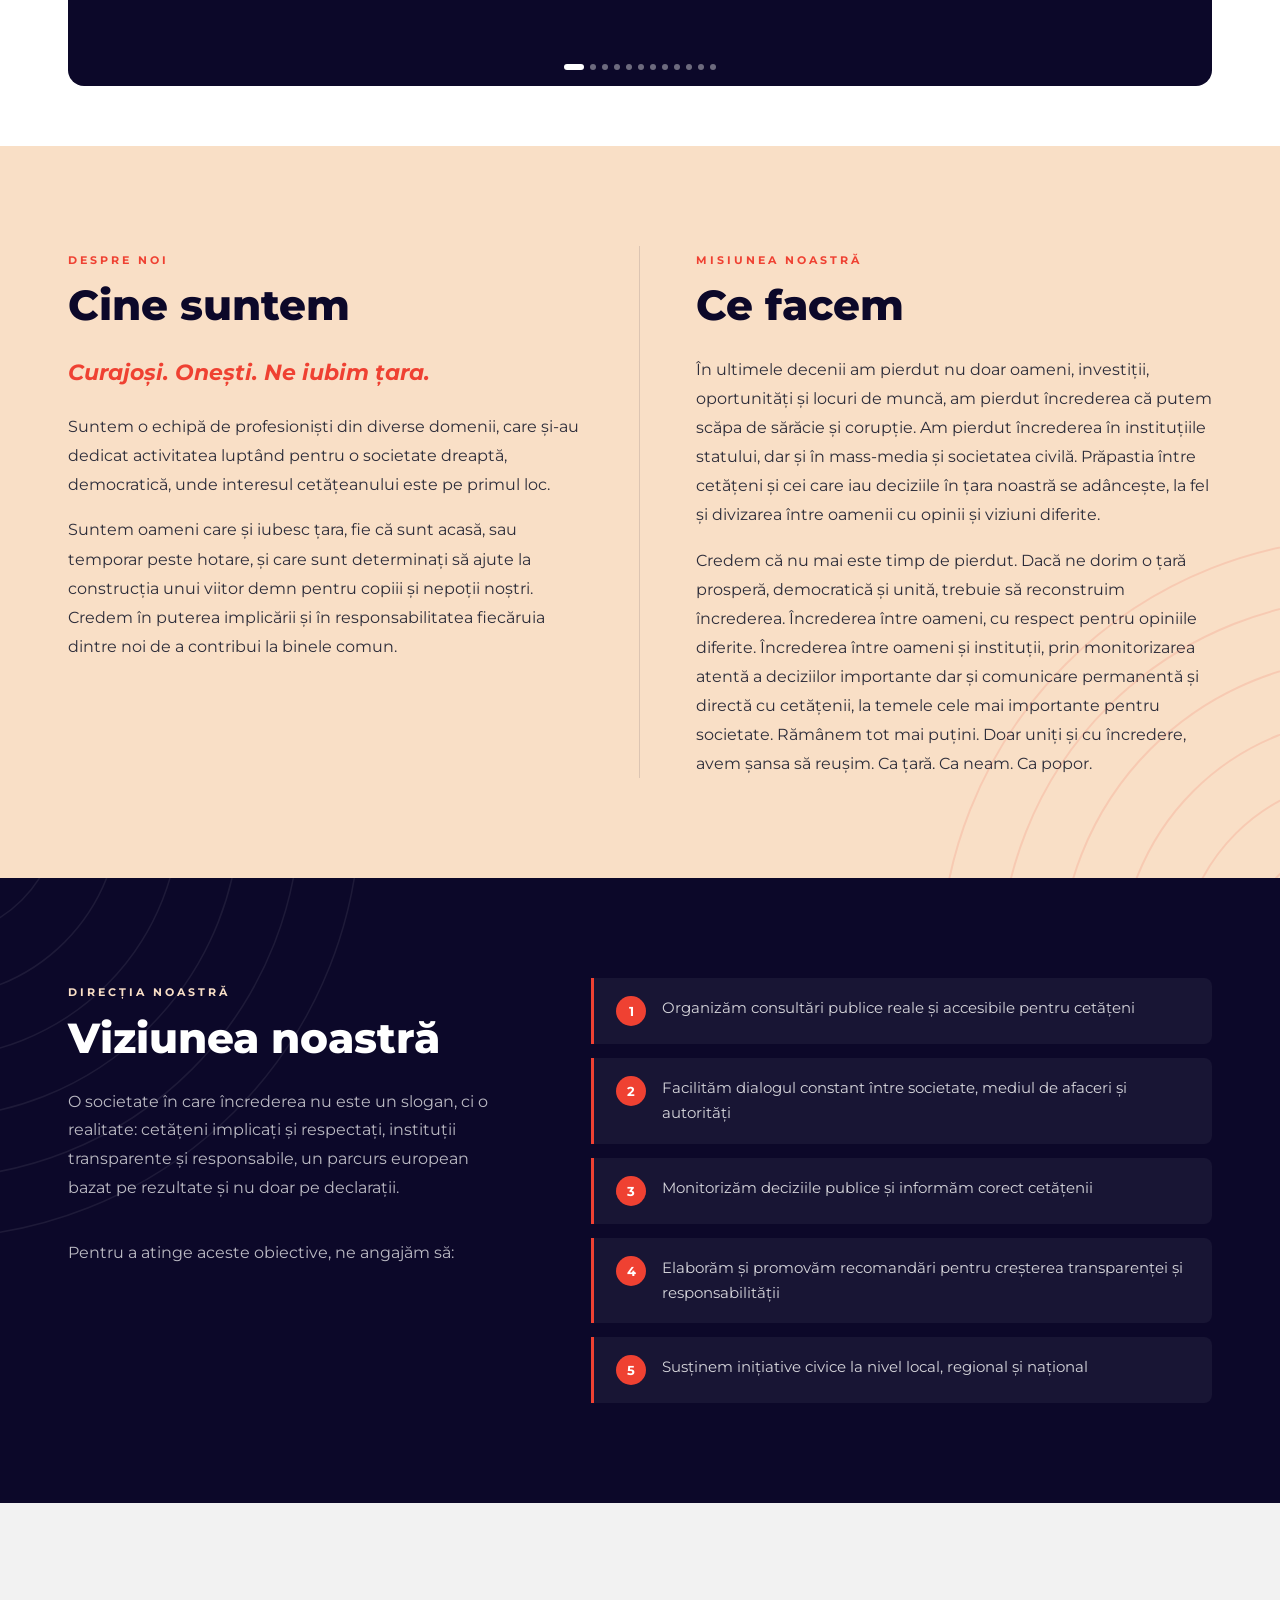
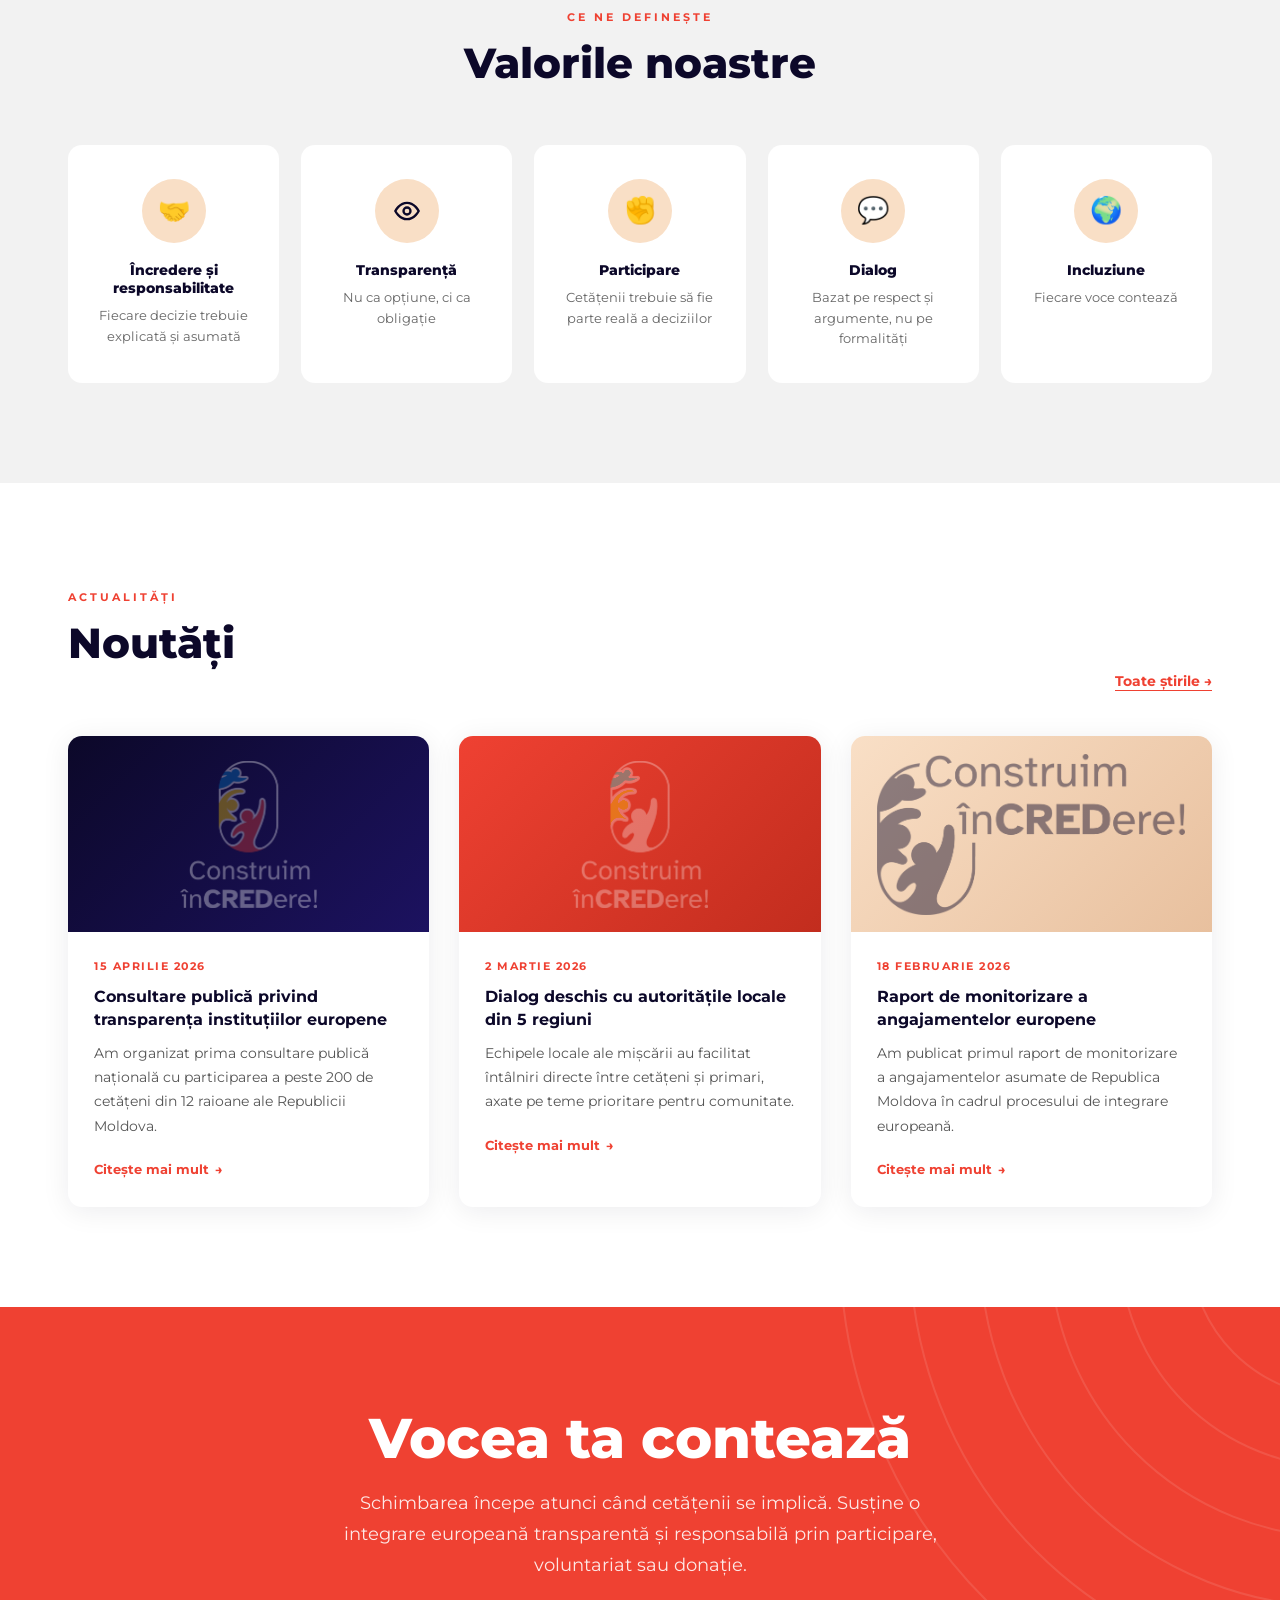
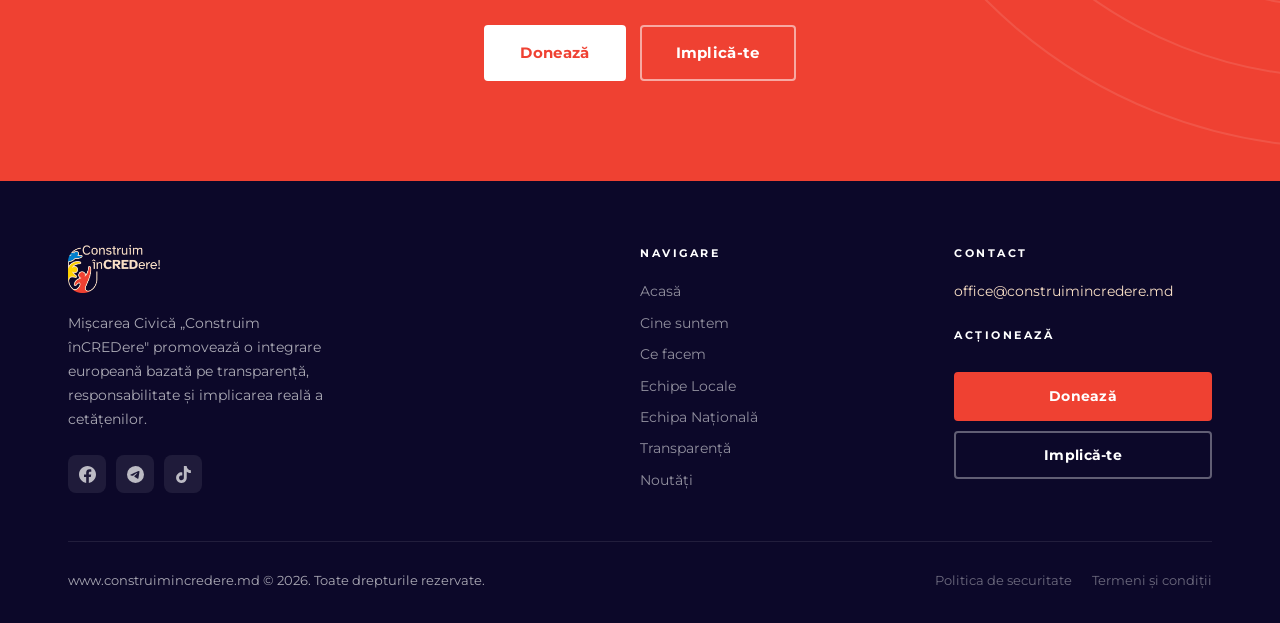
==== commit 339d4a6d: "Footer social links" ====
--- a/index.html
+++ b/index.html
@@ -44,7 +44,7 @@
               <li><a href="#cine-suntem">Cine suntem</a></li>
               <li><a href="#ce-facem">Ce facem</a></li>
               <li><a href="#">Echipe Locale</a></li>
-              <li><a href="#">Echipa Națională</a></li>
+              <li><a href="echipa-nationala.html">Echipa Națională</a></li>
               <li><a href="#">Transparență</a></li>
             </ul>
           </li>
@@ -82,7 +82,7 @@
   <a href="#cine-suntem">Cine suntem</a>
   <a href="#ce-facem">Ce facem</a>
   <a href="#">Echipe Locale</a>
-  <a href="#">Echipa Națională</a>
+  <a href="echipa-nationala.html">Echipa Națională</a>
   <a href="#">Transparență</a>
   <a href="#noutati">Noutăți</a>
   <a href="#site-footer">Contacte</a>
@@ -90,10 +90,6 @@
     <button class="active" data-lang="ro">RO</button>
     <button data-lang="ru">RU</button>
     <button data-lang="en">EN</button>
-  </div>
-  <div class="m-cta">
-    <a href="#" class="btn btn-red">Donează</a>
-    <a href="#" class="btn btn-outline">Implică-te</a>
   </div>
 </nav>
 
@@ -471,11 +467,14 @@
           pe transparență, responsabilitate și implicarea reală a cetățenilor.
         </p>
         <div class="footer-social">
-          <a href="#" class="soc-btn" aria-label="Facebook">
+          <a href="https://www.facebook.com/construim.incredere" class="soc-btn" aria-label="Facebook" target="_blank" rel="noopener">
             <svg viewBox="0 0 24 24"><path d="M24 12.073c0-6.627-5.373-12-12-12s-12 5.373-12 12c0 5.99 4.388 10.954 10.125 11.854v-8.385H7.078v-3.47h3.047V9.43c0-3.007 1.792-4.669 4.533-4.669 1.312 0 2.686.235 2.686.235v2.953H15.83c-1.491 0-1.956.925-1.956 1.874v2.25h3.328l-.532 3.47h-2.796v8.385C19.612 23.027 24 18.062 24 12.073z"/></svg>
           </a>
-          <a href="#" class="soc-btn" aria-label="Instagram">
-            <svg viewBox="0 0 24 24"><path d="M12 2.163c3.204 0 3.584.012 4.85.07 3.252.148 4.771 1.691 4.919 4.919.058 1.265.069 1.645.069 4.849 0 3.205-.012 3.584-.069 4.849-.149 3.225-1.664 4.771-4.919 4.919-1.266.058-1.644.07-4.85.07-3.204 0-3.584-.012-4.849-.07-3.26-.149-4.771-1.699-4.919-4.92-.058-1.265-.07-1.644-.07-4.849 0-3.204.013-3.583.07-4.849.149-3.227 1.664-4.771 4.919-4.919 1.266-.057 1.645-.069 4.849-.069zm0-2.163c-3.259 0-3.667.014-4.947.072-4.358.2-6.78 2.618-6.98 6.98-.059 1.281-.073 1.689-.073 4.948 0 3.259.014 3.668.072 4.948.2 4.358 2.618 6.78 6.98 6.98 1.281.058 1.689.072 4.948.072 3.259 0 3.668-.014 4.948-.072 4.354-.2 6.782-2.618 6.979-6.98.059-1.28.073-1.689.073-4.948 0-3.259-.014-3.667-.072-4.947-.196-4.354-2.617-6.78-6.979-6.98-1.281-.059-1.69-.073-4.949-.073zm0 5.838c-3.403 0-6.162 2.759-6.162 6.162s2.759 6.163 6.162 6.163 6.162-2.759 6.162-6.163c0-3.403-2.759-6.162-6.162-6.162zm0 10.162c-2.209 0-4-1.79-4-4 0-2.209 1.791-4 4-4s4 1.791 4 4c0 2.21-1.791 4-4 4zm6.406-11.845c-.796 0-1.441.645-1.441 1.44s.645 1.44 1.441 1.44c.795 0 1.439-.645 1.439-1.44s-.644-1.44-1.439-1.44z"/></svg>
+          <a href="https://t.me/construimincredere" class="soc-btn" aria-label="Telegram" target="_blank" rel="noopener">
+            <svg viewBox="0 0 24 24"><path d="M11.944 0A12 12 0 0 0 0 12a12 12 0 0 0 12 12 12 12 0 0 0 12-12A12 12 0 0 0 12 0a12 12 0 0 0-.056 0zm4.962 7.224c.1-.002.321.023.465.14a.506.506 0 0 1 .171.325c.016.093.036.306.02.472-.18 1.898-.962 6.502-1.36 8.627-.168.9-.499 1.201-.82 1.23-.696.065-1.225-.46-1.9-.902-1.056-.693-1.653-1.124-2.678-1.8-1.185-.78-.417-1.21.258-1.91.177-.184 3.247-2.977 3.307-3.23.007-.032.014-.15-.056-.212s-.174-.041-.249-.024c-.106.024-1.793 1.14-5.061 3.345-.48.33-.913.49-1.302.48-.428-.008-1.252-.241-1.865-.44-.752-.245-1.349-.374-1.297-.789.027-.216.325-.437.893-.663 3.498-1.524 5.83-2.529 6.998-3.014 3.332-1.386 4.025-1.627 4.476-1.635z"/></svg>
+          </a>
+          <a href="https://www.tiktok.com/@construim.ncredere" class="soc-btn" aria-label="TikTok" target="_blank" rel="noopener">
+            <svg viewBox="0 0 24 24"><path d="M12.525.02c1.31-.02 2.61-.01 3.91-.02.08 1.53.63 3.09 1.75 4.17 1.12 1.11 2.7 1.62 4.24 1.79v4.03c-1.44-.05-2.89-.35-4.2-.97-.57-.26-1.1-.59-1.62-.93-.01 2.92.01 5.84-.02 8.75-.08 1.4-.54 2.79-1.35 3.94-1.31 1.92-3.58 3.17-5.91 3.21-1.43.08-2.86-.31-4.08-1.03-2.02-1.19-3.44-3.37-3.65-5.71-.02-.5-.03-1-.01-1.49.18-1.9 1.12-3.72 2.58-4.96 1.66-1.44 3.98-2.13 6.15-1.72.02 1.48-.04 2.96-.04 4.44-.99-.32-2.15-.23-3.02.37-.63.41-1.11 1.04-1.36 1.75-.21.51-.15 1.07-.14 1.61.24 1.64 1.82 3.02 3.5 2.87 1.12-.01 2.19-.66 2.77-1.61.19-.33.4-.67.41-1.06.1-1.79.06-3.57.07-5.36.01-4.03-.01-8.05.02-12.07z"/></svg>
           </a>
         </div>
       </div>
@@ -487,7 +486,7 @@
           <a href="#cine-suntem">Cine suntem</a>
           <a href="#ce-facem">Ce facem</a>
           <a href="#">Echipe Locale</a>
-          <a href="#">Echipa Națională</a>
+          <a href="echipa-nationala.html">Echipa Națională</a>
           <a href="#">Transparență</a>
           <a href="#noutati">Noutăți</a>
         </nav>
--- a/css/style.css
+++ b/css/style.css
@@ -88,11 +88,19 @@
   transform: translateY(20px);
   transition: opacity .5s ease, transform .5s ease;
 }
-.stagger-children.visible > *:nth-child(1) { opacity:1; transform:none; transition-delay:.08s; }
-.stagger-children.visible > *:nth-child(2) { opacity:1; transform:none; transition-delay:.16s; }
-.stagger-children.visible > *:nth-child(3) { opacity:1; transform:none; transition-delay:.24s; }
-.stagger-children.visible > *:nth-child(4) { opacity:1; transform:none; transition-delay:.32s; }
-.stagger-children.visible > *:nth-child(5) { opacity:1; transform:none; transition-delay:.40s; }
+.stagger-children.visible > *             { opacity:1; transform:none; }
+.stagger-children.visible > *:nth-child(1)  { transition-delay:.08s; }
+.stagger-children.visible > *:nth-child(2)  { transition-delay:.16s; }
+.stagger-children.visible > *:nth-child(3)  { transition-delay:.24s; }
+.stagger-children.visible > *:nth-child(4)  { transition-delay:.32s; }
+.stagger-children.visible > *:nth-child(5)  { transition-delay:.40s; }
+.stagger-children.visible > *:nth-child(6)  { transition-delay:.48s; }
+.stagger-children.visible > *:nth-child(7)  { transition-delay:.56s; }
+.stagger-children.visible > *:nth-child(8)  { transition-delay:.64s; }
+.stagger-children.visible > *:nth-child(9)  { transition-delay:.72s; }
+.stagger-children.visible > *:nth-child(10) { transition-delay:.80s; }
+.stagger-children.visible > *:nth-child(11) { transition-delay:.88s; }
+.stagger-children.visible > *:nth-child(12) { transition-delay:.96s; }
 
 /* ================================================================
    HEADER
@@ -155,13 +163,13 @@
 /* Dropdown */
 .sub-menu {
   position: absolute;
-  top: calc(100% + 8px);
+  top: 100%;
   left: 0;
   background: var(--white);
   border-radius: 8px;
   box-shadow: 0 8px 36px rgba(12,8,41,.14);
   min-width: 200px;
-  padding: 8px 0;
+  padding: 16px 0 8px;
   opacity: 0;
   visibility: hidden;
   transform: translateY(-6px);
@@ -892,7 +900,7 @@
 @media (max-width: 768px) {
   .main-nav { display: none; }
   .lang-sw  { display: none; }
-  .burger   { display: flex; }
+  .burger   { display: flex; margin-left: auto; }
 
   .hero-inner {
     grid-template-columns: 1fr;
@@ -925,3 +933,127 @@
   .slide-item   { height: 260px; }
   .hero-title { font-size: 32px; }
 }
+
+/* ================================================================
+   ECHIPA NAȚIONALĂ
+   ================================================================ */
+.page-hero {
+  background: var(--navy);
+  padding: 140px 0 80px;
+  position: relative;
+  overflow: hidden;
+}
+.page-hero-deco {
+  position: absolute;
+  bottom: -80px; right: -80px;
+  width: 500px; height: 500px;
+  pointer-events: none;
+  opacity: .07;
+}
+.page-hero-inner { position: relative; z-index: 1; }
+.page-hero .tag { color: var(--beige); }
+.page-hero-title {
+  font-size: clamp(34px, 5vw, 58px);
+  font-weight: 800;
+  color: var(--white);
+  line-height: 1.1;
+  margin-bottom: 16px;
+}
+.page-hero-lead {
+  font-size: 17px;
+  color: rgba(255,255,255,.7);
+  max-width: 560px;
+  line-height: 1.72;
+}
+
+.team-section { padding: 80px 0; }
+.team-section-head {
+  margin-bottom: 48px;
+}
+.team-section-title {
+  font-size: clamp(22px, 3vw, 32px);
+  font-weight: 800;
+  color: var(--navy);
+}
+
+.team-grid {
+  display: grid;
+  grid-template-columns: repeat(4, 1fr);
+  gap: 28px;
+}
+.team-grid--3 {
+  grid-template-columns: repeat(3, 1fr);
+  max-width: 860px;
+}
+
+.member-card {
+  background: var(--white);
+  border-radius: 16px;
+  overflow: hidden;
+  box-shadow: 0 4px 24px rgba(12,8,41,.07);
+  transition: transform var(--t), box-shadow var(--t);
+}
+.member-card:hover {
+  transform: translateY(-6px);
+  box-shadow: 0 16px 48px rgba(12,8,41,.13);
+}
+.member-photo {
+  width: 100%;
+  aspect-ratio: 1 / 1;
+  overflow: hidden;
+  background: var(--light);
+}
+.member-photo img {
+  width: 100%;
+  height: 100%;
+  object-fit: cover;
+  object-position: center top;
+  display: block;
+  transition: transform .5s ease;
+}
+.member-card:hover .member-photo img { transform: scale(1.05); }
+
+.member-placeholder {
+  width: 100%;
+  height: 100%;
+  display: flex;
+  align-items: center;
+  justify-content: center;
+  background: var(--navy);
+  font-size: 42px;
+  font-weight: 800;
+  color: rgba(255,255,255,.25);
+  letter-spacing: 2px;
+}
+
+.member-body { padding: 20px 22px 24px; }
+.member-name {
+  font-size: 15px;
+  font-weight: 800;
+  color: var(--navy);
+  margin-bottom: 6px;
+  line-height: 1.3;
+}
+.member-desc {
+  font-size: 13px;
+  color: #666;
+  line-height: 1.6;
+}
+
+@media (max-width: 1024px) {
+  .team-grid { grid-template-columns: repeat(3, 1fr); }
+  .team-grid--3 { grid-template-columns: repeat(3, 1fr); max-width: none; }
+}
+@media (max-width: 768px) {
+  .team-grid,
+  .team-grid--3 { grid-template-columns: repeat(2, 1fr); gap: 18px; }
+  .page-hero { padding: 120px 0 60px; }
+}
+@media (max-width: 480px) {
+  .team-grid,
+  .team-grid--3 { grid-template-columns: repeat(2, 1fr); gap: 14px; }
+}
+@media (max-width: 470px) {
+  .team-grid,
+  .team-grid--3 { grid-template-columns: 1fr; }
+}
